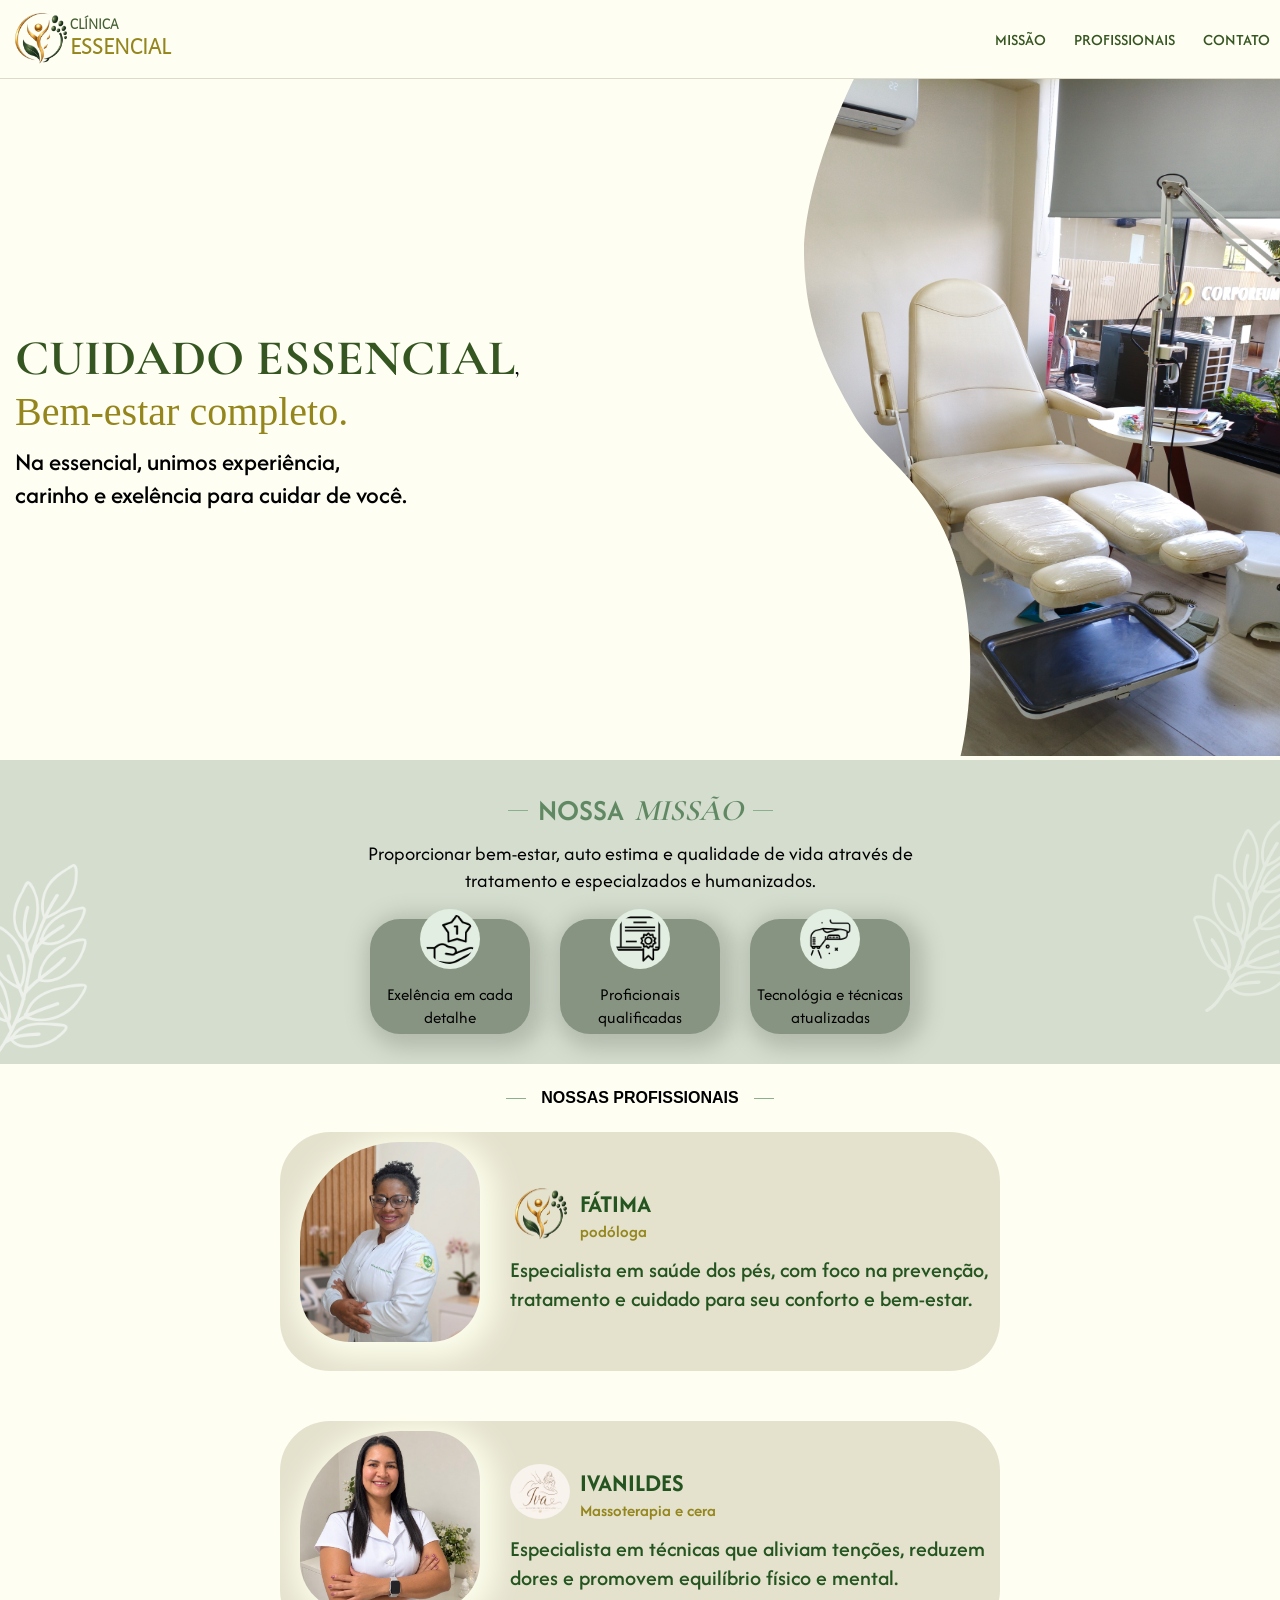
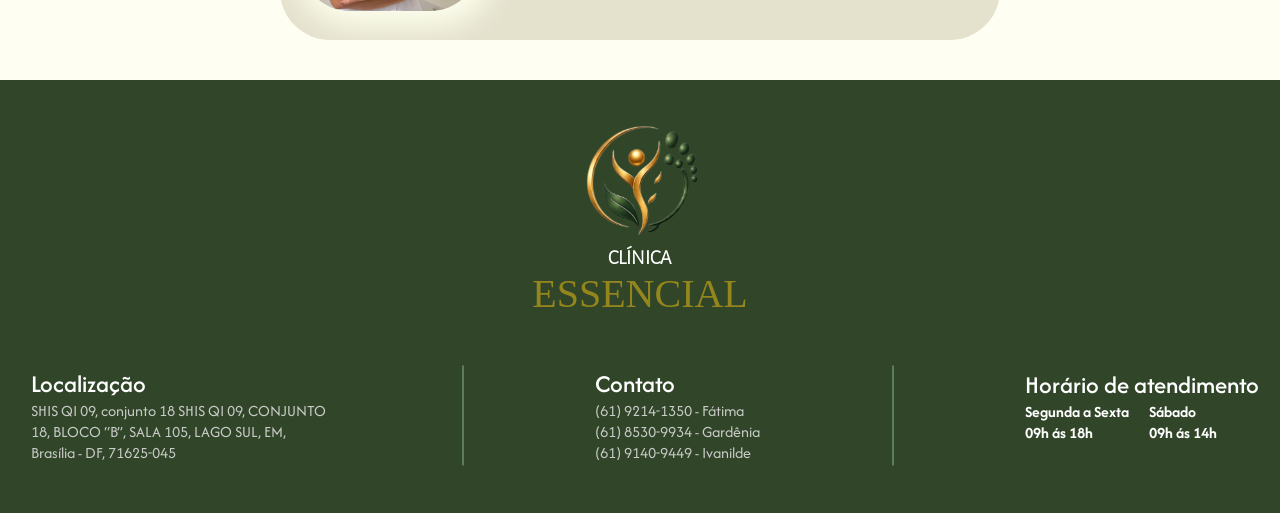
==== index.html @ eeaeceb3 "Add files via upload" ====
<!DOCTYPE html>
<html lang="pt-br">

<head>
    <meta charset="UTF-8">
    <meta name="viewport" content="width=device-width, initial-scale=1.0">
    <title>Clínica Essencial</title>
    <link rel="icon" href="./assets/icons/logo_essencial.svg">
    <link rel="stylesheet" href="./css/style.css">
</head>

<body>
    <header>
        <div class="head">
            <div class="logo-header">
                <img class="logo-essen-header" src="./assets/icons/logo_essencial.svg" alt="">
            </div>
            <div class="nomeClinica">
                <p class="verde">CLÍNICA</p>
                <h1>ESSENCIAL</h1>
            </div>
        </div>
        <nav class="nav-menu" aria-label="Navegação principal">
            <button class="menu-button" type="button" aria-label="Abrir menu" aria-expanded="false"
                aria-controls="menu-links">
                <img class="menu" src="./assets/icons/menu.svg" alt="">
            </button>
            <div class="menu-links" id="menu-links">
                <a href="#missao">MISSÃO</a>
                <a href="#profissionais">PROFISSIONAIS</a>
                <a href="#contato">CONTATO</a>
            </div>
        </nav>

    </header>
    <main>
        <hr class="hr-header">
        <section class="home">
            <div class="texto">
                <h1>
                    <span class="verde">CUIDADO ESSENCIAL</span>,
                    <br> <span class="dourado"> Bem-estar completo.</span>
                </h1>
                <p>Na essencial, unimos experiência,
                    <br>carinho e exelência para cuidar de você.
                </p>
            </div>
            <div>
                <img class="slidePodo" src="./assets/images/slidePodo.svg" alt="">
            </div>
        </section>

        <section id="missao" class="missao">

            <img id="flor-branca1" src="./assets/images/flor.png" alt="">
            <div class="titulo-missao">
                <hr> NOSSA<span class="italico">MISSÃO</span>
                <hr>

            </div>
            <div class="txt-missao">
                <p>Proporcionar bem-estar, auto estima e qualidade de vida através
                    de tratamento e especialzados e
                    humanizados.</p>
            </div>
            <div class="cards-missao">
                <div class="card-m">
                    <div class="foto-card"> <img src="./assets/icons/estrela.png" alt="" class="icons"> </div>
                    <p>Exelência em cada detalhe</p>
                </div>

                <div class="card-m">
                    <div class="foto-card"><img src="./assets/icons/certificado.png" alt="" class="icons"></div>
                    <p>Proficionais qualificadas</p>
                </div>

                <div class="card-m">
                    <div class="foto-card"><img src="./assets/icons/laser.png" alt="" class="icons"></div>
                    <p>Tecnológia e técnicas atualizadas</p>
                </div>
            </div>

            <img id="flor-branca2" src="./assets/images/flor.png" alt="">
        </section>

        <section class="profi">
            <div class="titulo-profissionais">
                <hr> NOSSAS PROFISSIONAIS
                <hr>
            </div>
            <div id="profissionais" class="profissionais">

                <!--cards-->

                <a href="./pages/essencial.html" class="card-profissional">
                    <div>
                        <img class="foto-profissional" src="./assets/images/fatima.jpg" alt="">
                    </div>
                    <div class="informacoes">
                        <div class="dados">
                            <div>
                                <img class="logo-profi" src="./assets/icons/logo_essencial.svg" alt="">
                            </div>
                            <div class="nome-profi">
                                <h1>Fátima</h1>
                                <p>podóloga</p>
                            </div>
                        </div>
                        <div class="bio">
                            <p>Especialista em saúde dos pés, com foco na prevenção, tratamento e cuidado para seu
                                conforto e bem-estar.</p>
                        </div>
                    </div>

                </a>

                <!--id="card-reverse" 
              
                <a class="card-profissional">
                    <div>
                        <img class="foto-profissional" src="./assets/images/ alt="">
                    </div>
                    <div class=" informacoes">
                        <div class="dados">
                            <div>
                                <img class="logo-profi" src="./assets/icons/logo_gardepill.jpeg" alt="">
                            </div>
                            <div class="nome-profi">
                                <h1>Gardênia</h1>
                                <p>Depilação na cera</p>
                            </div>
                        </div>
                        <div class="bio">
                            <p>Especialista em realçar a beleza natural, oferecer uma depilação mais suave, eficaz e que
                                respeita a sua pele.</p>
                        </div>
                    </div>
                </a>  -->



                 <a href="./pages/iva.html" class="card-profissional">
                    <div>
                        <img id="foto-iva" class="foto-profissional" src="./assets/images/iva.jpeg" alt="">
                    </div>
                    <div class="informacoes">
                        <div class="dados">
                            <div>
                                <img class="logo-profi" src="./assets/icons/logo_iva.png" alt="">
                            </div>
                            <div class="nome-profi">
                                <h1>Ivanildes</h1>
                                <p>Massoterapia e cera</p>
                            </div>
                        </div>
                        <div class="bio">
                            <p>Especialista em técnicas que aliviam tenções, reduzem dores e promovem equilíbrio físico
                                e mental. </p>
                        </div>
                    </div>

                </a>
                
            </div>
        </section>
    </main>

    <footer>
        <div class="logo-footer">
            <img src="./assets/icons/logo_essencial.svg" alt="">
            <div class="nome-footer">
                <p>CLÍNICA</p>
                <h1 class="dourado">ESSENCIAL</h1>
            </div>
        </div>
        <div class="informacoes-footer">
            <div class="localizacao">
                <h1>Localização</h1>
                <a title="Clique aqui para ver a localização da clínica"
                    href="https://maps.app.goo.gl/6enRU5ynTi6Jei3f8">SHIS QI 09, conjunto 18 SHIS QI 09, CONJUNTO 18,
                    BLOCO “B”, SALA 105, LAGO SUL, EM, Brasília - DF,
                    71625-045 </a>
            </div>

            <hr class="hr-footer">

            <div id="contato" class="contato">
                <h1>Contato</h1>
                <a href="tel:+6192141350">(61) 9214-1350 - Fátima</a>
                <a href="tel:+6185309934">(61) 8530-9934 - Gardênia</a>
                <a href="tel:+6191409449">(61) 9140-9449 - Ivanilde</a>
            </div>
            <hr class="hr-footer">

            <div class="horario">
                <h1>Horário de atendimento</h1>
                <div class="hora">

                    <p> <span class="negrito"> Segunda a Sexta</span> <br>
                        09h ás 18h</p>
                    <p> <span class="negrito">Sábado</span> <br>
                        09h ás 14h</p>
                </div>
            </div>
        </div>
    </footer>
    <script src="./js/menu.js"></script>
</body>

</html>
---- css/style.css ----
@font-face {
    font-family: 'Adamina';
    src: url('../assets/font/Adamina/Adamina-Regular.ttf');
}

@font-face {
    font-family: 'Afacad';
    src: url('../assets/font/Afacad/Afacad-VariableFont_wght.ttf');
}

@font-face {
    font-family: 'Sans sc';
    src: url('../assets/font/Alegreya_Sans_SC/AlegreyaSansSC-Light.ttf');
}

@font-face {
    font-family: Carmorant italic;
    src: url(../assets/font/great_vibes/CormorantGaramond-Italic-VariableFont_wght.ttf);
}

@font-face {
    font-family: Carmorant;
    src: url(../assets/font/great_vibes/CormorantGaramond-VariableFont_wght.ttf);
}

* {
    padding: 0;
    margin: 0;
        
}

a{
    text-decoration: none;
}


body {
    background-color: rgba(255, 254, 243, 1);
}

.logo-essen-header {
    width: 60px;

}

header {
    display: flex;
    flex-direction: row;
    justify-content: space-between;
    align-items: center;
    margin: 10px;
}

.hr-header {
    border: none;
    width: 100%;
    background-color: #b8af9675;
}

.head {
    display: flex;
    align-items: center;

}

.nomeClinica {
    font-family: Sans sc;

    p {
        font-size: 15px;
        color: rgba(68, 96, 51, 1);
    }

    h1 {
        color: rgba(148, 134, 29, 1);
        font-size: 23px;
    }
}

.menu {
    width: 30px;
    border: none;
    margin-right: 10px;
}

button {
    all: unset;
    cursor: pointer;
}

.slidePodo {
    width: 160px;
}

.home {
    display: flex;
    justify-content: space-between;
    align-items: center;
}

.texto {
    display: flex;
    flex-direction: column;
    font-family: Carmorant;
    margin-left: 15px;
    font-size: 13px;
    font-weight: 100;
    gap: 10px;

    p {
  font-family: afacad;
        font-weight: 500;
        font-size: 15px;
    }
}

.verde {
    color: rgba(53, 86, 33, 1);
    font-weight: 900;

}

.dourado {
    color: rgba(148, 134, 29, 1);
    font-family: camorant;
    font-weight: 100;
}


    .missao {
        position: relative;
        overflow: hidden;
        background-color: rgba(138, 161, 139, 0.366);
        font-family: Adamina;
        font-size: 13px;
        padding-bottom: 50px;
        padding-top: 50px;
}




hr {
    background-color: #8bb08e;
    border: none;
    height: 1px;
    width: 20px;
}

.titulo-missao {
    display: flex;
    align-items: center;
    justify-content: center;
    gap: 10px;
    font-family: afacad;
    color: #608963;
    font-size: 18px;
    font-weight: 600;

}

.italico{
    font-size: 20px;
    font-family: Carmorant;
    font-weight: 600;
    font-style: italic
}


#flor-branca1 {
    width: 200px;
    position: absolute;
    left: -70px;
    bottom: 0;
    opacity: 0.60;
    z-index: 1;
    pointer-events: none;
}


#flor-branca2 {
    width: 200px;
    position: absolute;
    right: -70px;
    top: 50%;
    transform: translateY(-50%);
    opacity: 0.40;
    z-index: 1;
    pointer-events: none;
}
.txt-missao {
    display: flex;
    flex-direction: column;
    text-align: center;
    margin-bottom: 15px;
    font-family: afacad;
    padding: 10px;
    font-size: 15px;
    color: #000000;
    z-index: 3;
}

.cards-missao {
    display: flex;
    justify-content: center;
    align-items: start;
    flex-wrap: wrap;
    gap: 30px;
}

.card-m {
    display: flex;
    flex-direction: column;
    align-items: center;
    text-align: center;
    padding-bottom: 50px;
    border-radius: 30px;
    width: 160px;
    height: 65px;
    box-shadow: 5px 5px 20px 10px rgb(180, 188, 174);
    background-color: #889482;
    
    p {
        font-family: afacad;
        width: 150px;
        font-weight: 100;
        font-size: 15px;
        color: #000000;
    }
}

.icons {
    width: 50px;
    height: 50px;
    background-color: rgb(226, 238, 225);
    border-radius: 100%;
    padding: 5px;
    position: relative;
    bottom: 10px;
    
    
    
}

.card-m:hover{
    background-color: rgba(138, 161, 139, 0.826);
}


.profi {
    display: flex;
    flex-direction: column;
    align-items: center;
    justify-content: center;
}

 #foto-iva{
        height: 180px;
    }

.profissionais {
    display: flex;
    flex-direction: column;
    justify-content: center;
    gap: 50px;
}

.titulo-profissionais {
    display: flex;
    justify-content: center;
    align-items: center;
    gap: 15px;
    margin: 25px;
    font-family: Arial, Helvetica, sans-serif;
    font-weight: 600;
}


.card-profissional {
    color: rgb(36, 85, 32);
    display: flex;
    flex-direction: column;
    align-items: center;
    background-color: #bfba9a6c;
    padding-top: 10px;
    padding-bottom: 25px;
    padding-right: 10px;
    padding-left: 10px;
    border-radius: 50px;
}

.card-profissional:hover{
    box-shadow:  5px 5px 20px #eee8d4;
    transform: scale(1.05);

}

@keyframes flutuar {
    
    0%,
    100% {
        transform: translateY(0);
    }
    
    50% {
        transform: translateY(-5px);
    }
}





.foto-profissional {
    
    animation: flutuar 2s ease-in-out infinite;
    width: 180px;
    height: 200px;
    background-color: rgb(160, 158, 158);
    margin-left: 10px;
    border-radius: 100px 50px 50px 50px;
    box-shadow: 5px 5px 30px 10px #fdffed;
}

.informacoes {
    display: flex;
    flex-direction: column;
    align-items: start;
    justify-content: start;
}

.dados {
    display: flex;
    align-items: center;
    font-family: afacad;


    h1 {
        font-size: 25px;
        text-transform: uppercase;
    }

    p {
        font-weight: 600;
        font-size: 17px;
        color: rgba(148, 134, 29, 1);
        text-align: start;
    }

}

.logo-profi {
    width: 60px;
    height: 55px;
    border-radius: 100%;
    margin: 10px;
}

.bio {

    gap: 10px;
    margin-left: 10px;
    max-width: 180px;
    font-family: afacad;
    font-weight: 500;
    text-align: start;

}

.saber-mais {
    background-color: rgb(72, 90, 60);
    padding: 7px;
    border-radius: 10px;
    text-decoration: none;
    font-weight: 300;
    font-family: afacad;
    margin-top: 10px;
    color: #fff;

}

footer {
    display: flex;
    flex-direction: column;
    justify-content: center;
    align-items: cente;
    background-color: rgb(49, 70, 41);
    margin-top: 40px;
    font-family: afacad;
    color: rgb(255, 255, 255);

    h1 {
        font-weight: 500;
        font-size: 25px;
    }

    a {
        text-decoration: none;
        color: rgb(201, 203, 200);
    }
    p{
            font-weight: 900;
        color: #fff;
    }
}


.hr-footer{
    display: none;
}

.informacoes-footer {
    display: flex;
    flex-direction: column;
    justify-content: center;
    align-items: start;
    margin-left: 10px;
    gap: 40px;

}

.logo-footer {
    display: flex;
    flex-direction: column;
    align-items: center;
    text-align: center;
    gap: 10px;
    padding-top: 40px;
    font-family: sans sc;

    font-family: sans sc;
    p {
        font-size: 20px;
    }
}

.localizacao {
    display: flex;
    flex-direction: column;

    a {
        width: 300px;
    }

}


.contato {
    display: flex;
    flex-direction: column;
    align-items: start;
}

.horario {
    display: flex;
    flex-direction: column;
    align-items: start;
}

.hora {
    display: flex;
    gap: 20px;
    margin-bottom: 20px;
}

.negrito {
    font-weight: 700;
}


.nav-menu {
    position: relative;
    display: flex;
    align-items: center;
}

.menu-button {
    display: none;
    align-items: center;
    justify-content: center;
}

.menu {
    width: 30px;
    height: 30px;
    margin-right: 0;
    display: block;
}

.menu-links {
    display: flex;
    align-items: center;
    gap: 28px;
    font-family: Afacad, sans-serif;
}

.menu-links a {
    text-decoration: none;
    color: rgba(53, 86, 33, 1);
    font-size: 16px;
    font-weight: 500;
    transition: opacity .2s ease;
}

.menu-links a:hover {
    opacity: .65;
}

@media (max-width: 650px) {
    .nav-menu {
        margin-left: auto;
    }

    .menu-button {
        display: flex;
        position: relative;
        z-index: 20;
    }

    .menu-links {
        display: none;
        position: absolute;
        z-index: 10;
        top: calc(100% + 10px);
        right: 0;
        min-width: 165px;
        padding: 10px 0;
        flex-direction: column;
        align-items: stretch;
        gap: 0;
        background-color: rgba(255, 254, 243, 1);
        border: 1px solid rgba(184, 175, 150, .45);
        box-shadow: 0 8px 20px rgba(53, 86, 33, .12);
        border-radius: 4px;
    }

    .menu-links.open {
        display: flex;
    }

    .menu-links a {
        padding: 12px 18px;
        font-size: 12px;
    }

    .menu-links a:hover {
        background-color: rgba(221, 216, 180, .35);
        opacity: 1;
    }

    
}

/* Tablet */
@media (min-width: 700px) {

    .home{
        display: flex;
        justify-content: space-between;
    }
    .slidePodo{
        width: auto;
        height: 50%;
    }
    .verde{
        font-size: 50px;
    }
    .dourado{
        font-size: 40px;
    }
    .texto p{
        font-size: 25px;
    }
    
    .missao{
        display: flex;
        flex-direction: column;
        align-items: center;
        padding-top: 30px;
        padding-bottom: 30px;
    }
    .titulo-missao{
        font-size: 30px;
    }
    .italico{
        font-size: 30px;
    }

    .txt-missao{
        font-size: 20px;
        width: 600px;
    }
    .card-m p{
        font-size: 17px;
    }
    .card-profissional{
        display: flex;
        flex-direction: row;
        width: 700px;
    }
    .foto-profissional{
        margin-right: 20px;

    }
    .bio{
        max-width: 600px;
        font-size: 22px;
    }
    
    
    .informacoes-footer {
        display: flex;
        flex-direction: row;
        justify-content: space-around;
        align-items: center;
        margin-top: 50px;
        padding-bottom: 50px;
        
    }
    
    .contato a:hover {
        color: rgb(255, 255, 255);
    }
    
    .localizacao a:hover {
        color: rgb(255, 255, 255);
        
    }
    

   
    .hr-footer{
        align-items: center;
        rotate: 90deg;
        width: 100px;
        height: 1px;
        display: block;
    }
}
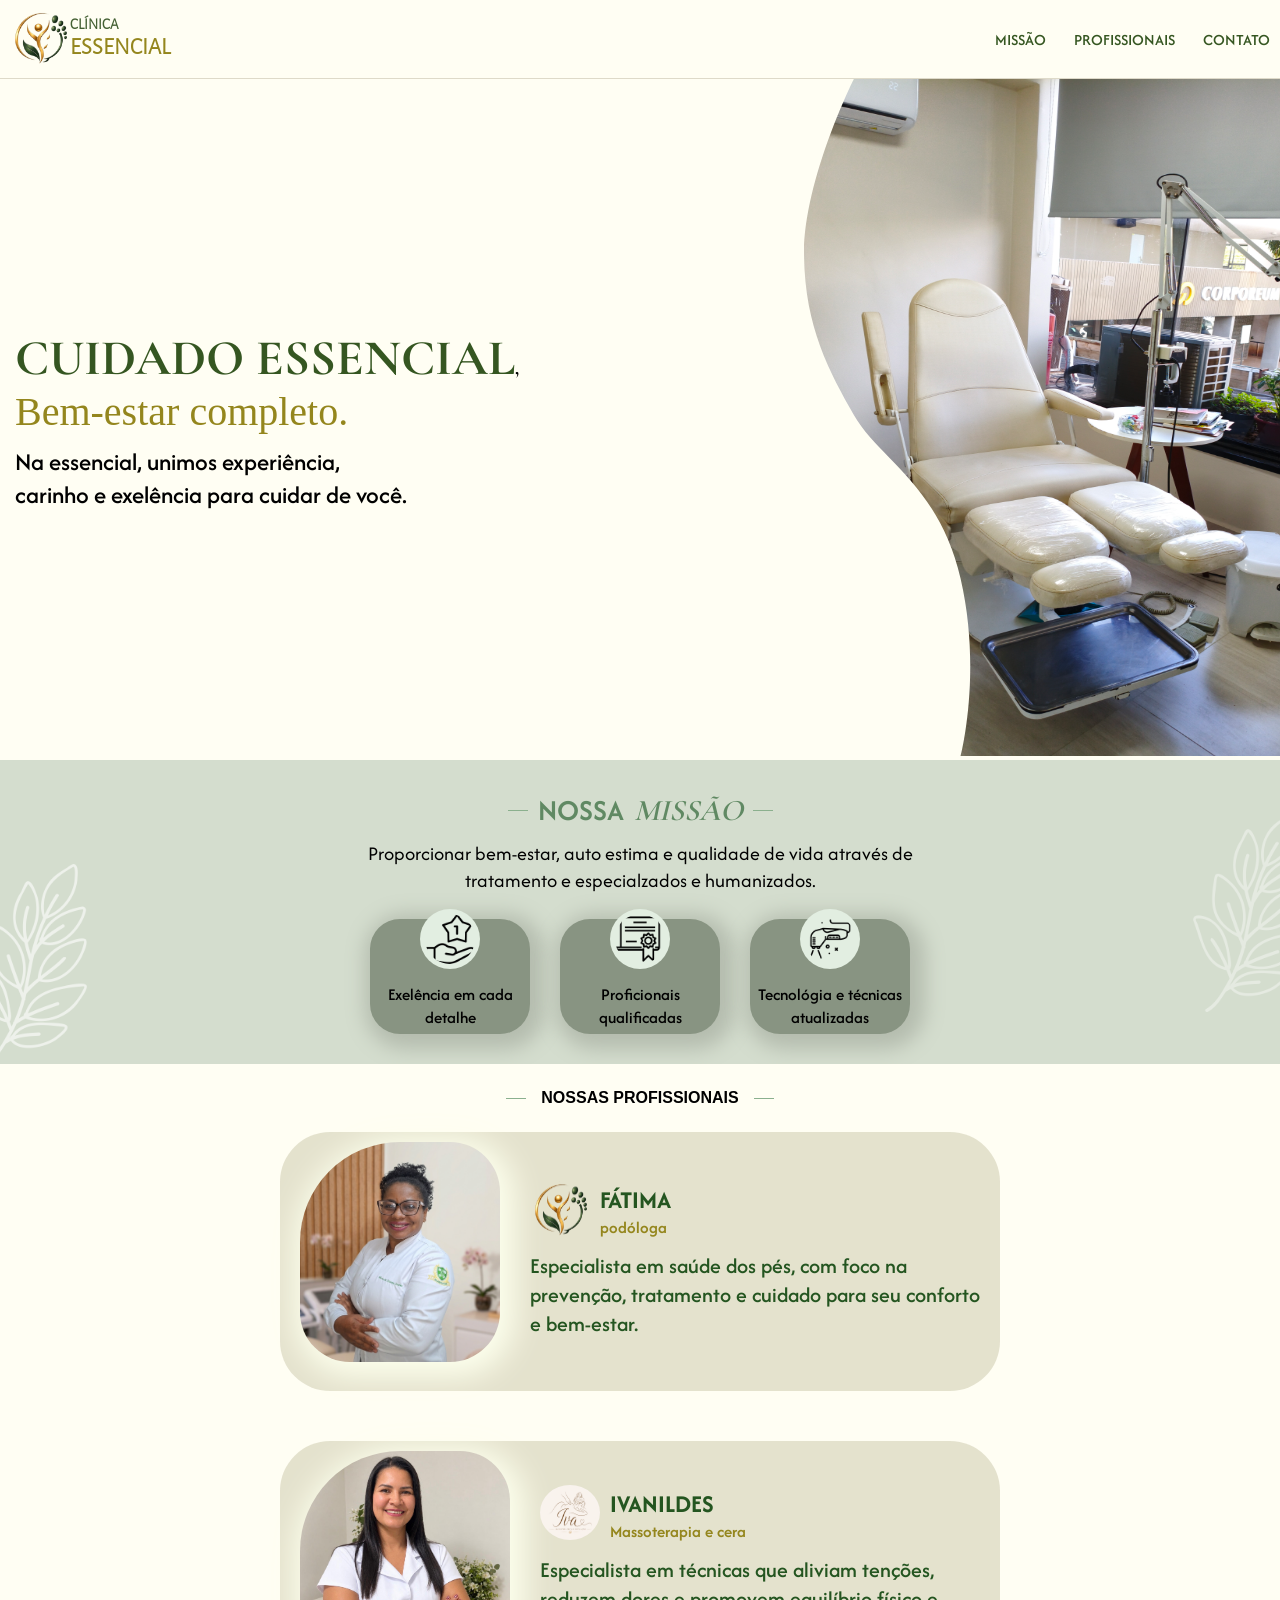
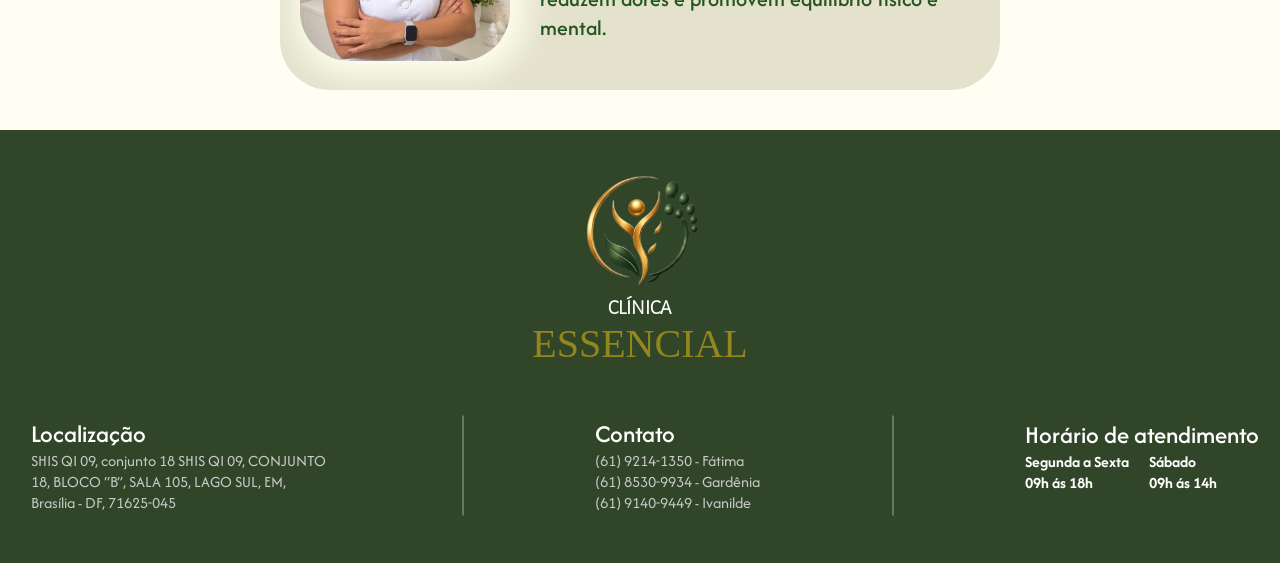
==== commit d3426da2: "Update index.html" ====
--- a/index.html
+++ b/index.html
@@ -12,9 +12,9 @@
 <body>
     <header>
         <div class="head">
-            <div class="logo-header">
+            <a href="./index.html" class="logo-header">
                 <img class="logo-essen-header" src="./assets/icons/logo_essencial.svg" alt="">
-            </div>
+            </a>
             <div class="nomeClinica">
                 <p class="verde">CLÍNICA</p>
                 <h1>ESSENCIAL</h1>
@@ -118,7 +118,7 @@
               
                 <a class="card-profissional">
                     <div>
-                        <img class="foto-profissional" src="./assets/images/ alt="">
+                        <img id="foto-gardenia" class="foto-profissional" src="./assets/images/ChatGPT Image 14 de set. de 2026, 12_30_10.png" alt="">
                     </div>
                     <div class=" informacoes">
                         <div class="dados">
@@ -135,8 +135,8 @@
                                 respeita a sua pele.</p>
                         </div>
                     </div>
-                </a>  -->
-
+                </a>  
+-->
 
 
                  <a href="./pages/iva.html" class="card-profissional">
@@ -164,6 +164,9 @@
             </div>
         </section>
     </main>
+    <!-- Elfsight Google Reviews | Untitled Google Reviews -->
+<script src="https://elfsightcdn.com/platform.js" async></script>
+<div class="elfsight-app-56b8f196-f71f-473f-a272-3be5f6bcacd1" data-elfsight-app-lazy></div>
 
     <footer>
         <div class="logo-footer">
@@ -207,4 +210,4 @@
     <script src="./js/menu.js"></script>
 </body>
 
-</html>+</html>
--- a/css/style.css
+++ b/css/style.css
@@ -26,10 +26,10 @@
 * {
     padding: 0;
     margin: 0;
-        
-}
-
-a{
+
+}
+
+a {
     text-decoration: none;
 }
 
@@ -108,7 +108,7 @@
     gap: 10px;
 
     p {
-  font-family: afacad;
+        font-family: afacad;
         font-weight: 500;
         font-size: 15px;
     }
@@ -127,14 +127,14 @@
 }
 
 
-    .missao {
-        position: relative;
-        overflow: hidden;
-        background-color: rgba(138, 161, 139, 0.366);
-        font-family: Adamina;
-        font-size: 13px;
-        padding-bottom: 50px;
-        padding-top: 50px;
+.missao {
+    position: relative;
+    overflow: hidden;
+    background-color: rgba(138, 161, 139, 0.366);
+    font-family: Adamina;
+    font-size: 13px;
+    padding-bottom: 50px;
+    padding-top: 50px;
 }
 
 
@@ -159,7 +159,7 @@
 
 }
 
-.italico{
+.italico {
     font-size: 20px;
     font-family: Carmorant;
     font-weight: 600;
@@ -188,6 +188,7 @@
     z-index: 1;
     pointer-events: none;
 }
+
 .txt-missao {
     display: flex;
     flex-direction: column;
@@ -219,11 +220,11 @@
     height: 65px;
     box-shadow: 5px 5px 20px 10px rgb(180, 188, 174);
     background-color: #889482;
-    
+
     p {
         font-family: afacad;
         width: 150px;
-        font-weight: 100;
+        font-weight: 500;
         font-size: 15px;
         color: #000000;
     }
@@ -237,12 +238,12 @@
     padding: 5px;
     position: relative;
     bottom: 10px;
-    
-    
-    
-}
-
-.card-m:hover{
+
+
+
+}
+
+.card-m:hover {
     background-color: rgba(138, 161, 139, 0.826);
 }
 
@@ -254,9 +255,15 @@
     justify-content: center;
 }
 
- #foto-iva{
-        height: 180px;
-    }
+#foto-iva {
+    height: 180px;
+}
+
+#foto-gardenia {
+    width: 180px;
+    height: 230px;
+}
+
 
 .profissionais {
     display: flex;
@@ -289,19 +296,19 @@
     border-radius: 50px;
 }
 
-.card-profissional:hover{
-    box-shadow:  5px 5px 20px #eee8d4;
+.card-profissional:hover {
+    box-shadow: 5px 5px 20px #eee8d4;
     transform: scale(1.05);
 
 }
 
 @keyframes flutuar {
-    
+
     0%,
     100% {
         transform: translateY(0);
     }
-    
+
     50% {
         transform: translateY(-5px);
     }
@@ -312,15 +319,28 @@
 
 
 .foto-profissional {
-    
     animation: flutuar 2s ease-in-out infinite;
-    width: 180px;
-    height: 200px;
+    width: 200px;
+    height: 220px;
     background-color: rgb(160, 158, 158);
     margin-left: 10px;
     border-radius: 100px 50px 50px 50px;
     box-shadow: 5px 5px 30px 10px #fdffed;
 }
+
+
+
+#foto-iva {
+    height: 210px;
+    width: 210px;
+}
+
+#foto-gardenia {
+    width: 180px;
+    height: 240px;
+}
+
+
 
 .informacoes {
     display: flex;
@@ -398,14 +418,15 @@
         text-decoration: none;
         color: rgb(201, 203, 200);
     }
-    p{
-            font-weight: 900;
+
+    p {
+        font-weight: 900;
         color: #fff;
     }
 }
 
 
-.hr-footer{
+.hr-footer {
     display: none;
 }
 
@@ -429,6 +450,7 @@
     font-family: sans sc;
 
     font-family: sans sc;
+
     p {
         font-size: 20px;
     }
@@ -548,66 +570,76 @@
         opacity: 1;
     }
 
-    
+
 }
 
 /* Tablet */
 @media (min-width: 700px) {
 
-    .home{
+    .home {
         display: flex;
         justify-content: space-between;
     }
-    .slidePodo{
+
+    .slidePodo {
         width: auto;
         height: 50%;
     }
-    .verde{
+
+    .verde {
         font-size: 50px;
     }
-    .dourado{
+
+    .dourado {
         font-size: 40px;
     }
-    .texto p{
+
+    .texto p {
         font-size: 25px;
     }
-    
-    .missao{
+
+    .missao {
         display: flex;
         flex-direction: column;
         align-items: center;
         padding-top: 30px;
         padding-bottom: 30px;
     }
-    .titulo-missao{
+
+    .titulo-missao {
         font-size: 30px;
     }
-    .italico{
+
+    .italico {
         font-size: 30px;
     }
 
-    .txt-missao{
+    .txt-missao {
         font-size: 20px;
         width: 600px;
     }
-    .card-m p{
+
+    .card-m p {
         font-size: 17px;
     }
-    .card-profissional{
+
+    .card-profissional {
         display: flex;
         flex-direction: row;
         width: 700px;
     }
-    .foto-profissional{
+
+    .foto-profissional {
         margin-right: 20px;
 
     }
-    .bio{
+
+    .bio {
         max-width: 600px;
         font-size: 22px;
     }
-    
-    
+
+
     .informacoes-footer {
         display: flex;
         flex-direction: row;
@@ -615,25 +647,25 @@
         align-items: center;
         margin-top: 50px;
         padding-bottom: 50px;
-        
-    }
-    
+
+    }
+
     .contato a:hover {
         color: rgb(255, 255, 255);
     }
-    
+
     .localizacao a:hover {
         color: rgb(255, 255, 255);
-        
-    }
-    
-
-   
-    .hr-footer{
+
+    }
+
+
+
+    .hr-footer {
         align-items: center;
         rotate: 90deg;
         width: 100px;
         height: 1px;
         display: block;
     }
-}+}
